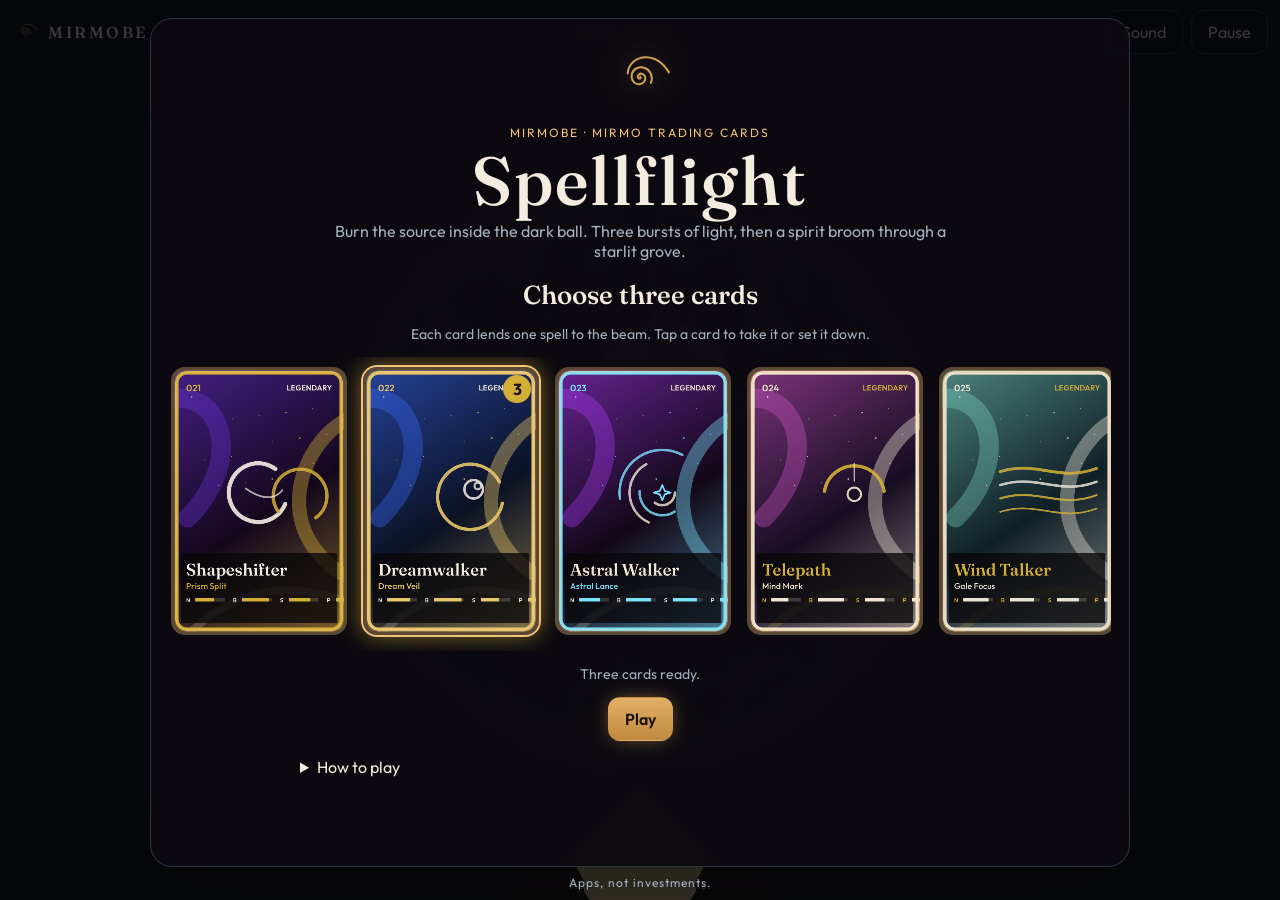
==== game/index.html @ cf903462 "Add Spellflight, a two-stage browser game for the card series. The beam burns the source inside the " ====
<!DOCTYPE html>
<html lang="en">
<head>
  <meta charset="utf-8">
  <meta name="viewport" content="width=device-width, initial-scale=1, viewport-fit=cover">
  <title>Mirmo Spellflight</title>
  <meta name="description" content="Mirmo Spellflight. Burn the dark source, then fly a spirit broom through a starlit grove.">
  <meta name="theme-color" content="#07080c">
  <link rel="icon" type="image/svg+xml" href="./favicon.svg">
  <link rel="preconnect" href="https://fonts.googleapis.com">
  <link rel="preconnect" href="https://fonts.gstatic.com" crossorigin>
  <link rel="stylesheet" href="https://fonts.googleapis.com/css2?family=Fraunces:opsz,wght@9..144,560;9..144,640&family=Outfit:wght@400;500;600&display=swap">
  <link rel="stylesheet" href="./styles.css">
</head>
<body>
  <div id="stage"></div>
  <div id="ui">
    <header>
      <a class="brand" href="../index.html">
        <span class="spiral" aria-hidden="true">
          <svg viewBox="0 0 64 64"><path d="M32.3 31.7c.6.5.4 1.4-.3 1.6-1 .4-2-.5-2-1.6 0-1.9 1.9-3 3.6-2.6 2.5.5 3.7 3.3 2.9 5.6-1 3.1-4.6 4.4-7.5 3.4-3.8-1.3-5.4-5.7-4.1-9.3 1.6-4.6 6.9-6.5 11.3-4.8 5.4 2 7.6 8.2 5.5 13.3M21.1 28.8c.4-8.4 8.2-14.8 16.6-14.4 8.6.4 15.8 6.4 20 13.5" fill="none" stroke="currentColor" stroke-width="1.8" stroke-linecap="round"/></svg>
        </span>
        <b>Mirmobe</b>
      </a>
      <p id="stage-label">Spellflight</p>
      <div class="hud-actions">
        <button type="button" id="mute" aria-pressed="false">Sound</button>
        <button type="button" id="pause">Pause</button>
      </div>
    </header>

    <div id="combat" hidden>
      <div id="spell-hud">
        <p id="pips" class="pips"></p>
        <p id="lock-readout">Seek the source inside the ball</p>
        <div class="meter" aria-hidden="true"><span id="lockbar"></span></div>
      </div>
      <div id="flight-hud" hidden>
        <p id="health" class="pips"></p>
        <p id="flight-readout"></p>
        <div id="crosshair" aria-hidden="true"></div>
      </div>
      <div id="reticle" hidden></div>
    </div>

    <div id="dock">
      <div id="spells" hidden></div>
      <div id="flight-controls" hidden>
        <button type="button" id="view-toggle">Cockpit</button>
        <button type="button" id="shoot">Shoot</button>
      </div>
    </div>
    <footer>Apps, not investments.</footer>
  </div>

  <section id="screen-title" class="screen">
    <div class="panel hero">
      <span class="spiral big" aria-hidden="true">
        <svg viewBox="0 0 64 64"><path d="M32.3 31.7c.6.5.4 1.4-.3 1.6-1 .4-2-.5-2-1.6 0-1.9 1.9-3 3.6-2.6 2.5.5 3.7 3.3 2.9 5.6-1 3.1-4.6 4.4-7.5 3.4-3.8-1.3-5.4-5.7-4.1-9.3 1.6-4.6 6.9-6.5 11.3-4.8 5.4 2 7.6 8.2 5.5 13.3M21.1 28.8c.4-8.4 8.2-14.8 16.6-14.4 8.6.4 15.8 6.4 20 13.5" fill="none" stroke="currentColor" stroke-width="1.8" stroke-linecap="round"/></svg>
      </span>
      <p class="eyebrow">Mirmobe · Mirmo Trading Cards</p>
      <h1>Spellflight</h1>
      <p class="lede">Burn the source inside the dark ball. Three bursts of light, then a spirit broom through a starlit grove.</p>
      <h2>Choose three cards</h2>
      <p class="note">Each card lends one spell to the beam. Tap a card to take it or set it down.</p>
      <div id="picker" class="picker"></div>
      <p id="pick-note" class="note"></p>
      <button type="button" id="play" class="primary">Play</button>
      <details>
        <summary>How to play</summary>
        <div class="help">
          <p><strong>Stage 1 — the source.</strong> Aim with a finger, the mouse, the arrows, or a stick. The ball is made of dark pieces. The source is the knot of bad energy inside. Hold the beam on it until it burns through. Do that three times. Keys 1, 2, and 3 cast your cards' spells. A gamepad's west, north, and east buttons do the same.</p>
          <p><strong>Stage 2 — the grove.</strong> The view sits at the rider's eyes, so the hands, the handle, and the front of the broom stay in the lower part of the screen. Steer along the path. Shoot cosmic bolts with a finger, the space bar, or the Shoot button. Dodge trees and low logs. Demons drift in the lane. Press C or View for a close chase camera. Reach the ring of light.</p>
          <p>P or Escape pauses. M mutes. Sound is generated in the browser.</p>
        </div>
      </details>
    </div>
    <footer>Apps, not investments.</footer>
  </section>

  <section id="screen-ceremony" class="screen" hidden>
    <div class="panel hero">
      <p class="eyebrow">Stage clear</p>
      <h1>The broom is yours</h1>
      <p class="lede">Three hits. The source breaks. A broom of cedar and starlight is waiting on the path.</p>
      <button type="button" id="mount" class="primary">Mount the broom</button>
    </div>
    <footer>Apps, not investments.</footer>
  </section>

  <section id="screen-pause" class="screen" hidden>
    <div class="panel hero">
      <p class="eyebrow">Paused</p>
      <h1>Hold</h1>
      <div class="stack">
        <button type="button" id="resume" class="primary">Resume</button>
        <button type="button" id="restart">Restart stage</button>
        <button type="button" id="quit">Title</button>
      </div>
    </div>
    <footer>Apps, not investments.</footer>
  </section>

  <section id="screen-end" class="screen" hidden>
    <div class="panel hero">
      <p class="eyebrow" id="end-kicker">Grove</p>
      <h1 id="end-title">The grove is quiet</h1>
      <p class="lede" id="end-copy"></p>
      <div class="stack">
        <button type="button" id="again" class="primary">Play again</button>
        <button type="button" id="retry">Retry this stage</button>
      </div>
    </div>
    <footer>Apps, not investments.</footer>
  </section>

  <p id="error" hidden></p>
  <script type="importmap">
    { "imports": { "three": "./vendor/three.module.js" } }
  </script>
  <script type="module" src="./src/main.js"></script>
</body>
</html>
---- game/styles.css ----
:root {
  --void: #07080c;
  --ink: #12151c;
  --panel: rgba(12, 10, 16, 0.96);
  --line: #2c3342;
  --brass: #d4a054;
  --brass-hi: #f0c27a;
  --gold: #d4af37;
  --parchment: #f3ecdf;
  --mist: #a7b0be;
  --display: "Fraunces", Georgia, serif;
  --body: "Outfit", system-ui, sans-serif;
  color-scheme: dark;
}

* { box-sizing: border-box; }
[hidden] { display: none !important; }
html, body {
  margin: 0;
  height: 100%;
  background: var(--void);
  color: var(--parchment);
  font-family: var(--body);
  overflow: hidden;
  touch-action: none;
}
button, a, summary { touch-action: manipulation; }
button, summary { font: inherit; color: inherit; }
button {
  min-height: 44px;
  border-radius: 12px;
  border: 1px solid var(--line);
  background: rgba(7, 8, 12, 0.72);
  padding: 10px 16px;
  cursor: pointer;
}
button.primary {
  background: linear-gradient(180deg, #e2b066, #c08a40);
  color: #1a1206;
  border-color: transparent;
  font-weight: 600;
  box-shadow: 0 0 22px -6px rgba(212, 160, 84, 0.85);
}
button:focus-visible, a:focus-visible, summary:focus-visible {
  outline: 2px solid var(--brass-hi);
  outline-offset: 2px;
}
#stage, #stage canvas {
  position: fixed;
  inset: 0;
  width: 100%;
  height: 100%;
  display: block;
}
#ui {
  position: fixed;
  inset: 0;
  display: flex;
  flex-direction: column;
  pointer-events: none;
  padding: calc(10px + env(safe-area-inset-top)) 12px calc(8px + env(safe-area-inset-bottom));
}
#ui header, #ui #dock, #ui #combat, #ui footer { pointer-events: none; }
#ui footer { margin-top: auto; }
#ui button, #ui a { pointer-events: auto; }
header {
  display: flex;
  align-items: center;
  justify-content: space-between;
  gap: 10px;
}
.brand {
  display: flex;
  align-items: center;
  gap: 8px;
  color: var(--parchment);
  text-decoration: none;
  pointer-events: auto;
}
.brand b {
  font-family: var(--display);
  letter-spacing: 0.16em;
  text-transform: uppercase;
  font-weight: 560;
}
.spiral { width: 28px; height: 28px; color: var(--brass); display: inline-flex; }
.spiral svg { width: 100%; height: 100%; }
.spiral.big { width: 72px; height: 72px; filter: drop-shadow(0 0 16px rgba(212, 160, 84, 0.45)); }
#stage-label {
  margin: 0;
  color: var(--brass-hi);
  letter-spacing: 0.14em;
  text-transform: uppercase;
  font-size: 12px;
}
.hud-actions { display: flex; gap: 8px; }
#combat {
  position: relative;
  flex: 1;
  min-height: 0;
}
#spell-hud, #flight-hud { text-align: center; text-shadow: 0 2px 12px #000; }
#lock-readout, #flight-readout { margin: 4px 0; color: var(--parchment); }
.pips { letter-spacing: 0.18em; color: var(--brass-hi); margin: 0; }
.meter {
  width: min(280px, 70vw);
  height: 8px;
  margin: 6px auto 0;
  border-radius: 99px;
  background: rgba(243, 236, 223, 0.15);
  overflow: hidden;
}
#lockbar {
  display: block;
  height: 100%;
  width: 0%;
  background: linear-gradient(90deg, #7a3cff, #f0c27a);
}
#reticle {
  position: absolute;
  width: 64px;
  height: 64px;
  margin-left: -32px;
  margin-top: -32px;
  border: 2px solid rgba(240, 194, 122, 0.9);
  border-radius: 50%;
  box-shadow: 0 0 18px rgba(212, 160, 84, 0.8), inset 0 0 12px rgba(122, 60, 255, 0.45);
}
#reticle.hot {
  border-color: #fff6d8;
  box-shadow: 0 0 24px #fff1c2;
  transform: scale(0.82);
}
#crosshair {
  position: absolute;
  left: 50%;
  top: 46%;
  width: 18px;
  height: 18px;
  margin: -9px 0 0 -9px;
  border: 2px solid rgba(243, 236, 223, 0.8);
  border-radius: 50%;
  box-shadow: 0 0 10px rgba(122, 240, 255, 0.6);
}
#dock { display: flex; justify-content: center; padding-bottom: 4px; }
#spells, #flight-controls { display: flex; gap: 8px; pointer-events: auto; flex-wrap: wrap; justify-content: center; }
.spell {
  width: 112px;
  padding: 6px;
  text-align: left;
  background: rgba(12, 10, 16, 0.82);
}
.spell canvas { width: 100%; height: auto; border-radius: 8px; display: block; }
.spell small { display: block; color: var(--mist); }
.spell em { font-style: normal; color: var(--brass-hi); font-size: 12px; }
.spell.cooling { opacity: 0.55; }
.spell.on { box-shadow: 0 0 18px rgba(240, 194, 122, 0.7); }
#shoot { min-width: 112px; }
footer, .screen footer {
  text-align: center;
  color: var(--mist);
  font-size: 12px;
  letter-spacing: 0.08em;
  margin: 0;
}
.screen {
  position: fixed;
  inset: 0;
  overflow: hidden;
  background: rgba(7, 8, 12, 0.78);
  display: flex;
  flex-direction: column;
  align-items: center;
  padding: calc(18px + env(safe-area-inset-top)) 16px calc(10px + env(safe-area-inset-bottom));
  pointer-events: auto;
}
.screen[hidden] { display: none; }
.panel {
  width: min(980px, 100%);
  margin: 0 auto;
  flex: 1 1 auto;
  min-height: 0;
  overflow: auto;
  background: var(--panel);
  border: 1px solid var(--line);
  border-radius: 22px;
  padding: 22px 18px 18px;
  box-shadow: 0 20px 80px rgba(0, 0, 0, 0.35);
}
.screen footer { flex: none; padding-top: 8px; }
.hero { text-align: center; }
.eyebrow {
  letter-spacing: 0.16em;
  text-transform: uppercase;
  color: var(--brass-hi);
  font-size: 12px;
  margin: 8px 0;
}
h1 {
  font-family: var(--display);
  font-weight: 560;
  font-size: clamp(40px, 8vw, 68px);
  line-height: 0.95;
  margin: 0 0 8px;
  letter-spacing: 0.03em;
}
h2 { font-family: var(--display); font-weight: 560; font-size: 26px; margin: 18px 0 6px; }
.lede { color: var(--mist); max-width: 640px; margin: 0 auto 8px; }
.note { color: var(--mist); font-size: 14px; }
.picker {
  display: flex;
  gap: 12px;
  overflow-x: auto;
  padding: 8px 2px 14px;
  scroll-snap-type: x mandatory;
}
.pick {
  flex: 0 0 180px;
  scroll-snap-align: start;
  background: transparent;
  border: 2px solid transparent;
  padding: 0;
  border-radius: 16px;
  position: relative;
}
.pick canvas { width: 100%; height: auto; border-radius: 14px; display: block; }
.pick.chosen { border-color: var(--brass-hi); box-shadow: 0 0 22px rgba(212, 175, 55, 0.55); }
.pick .slot {
  position: absolute;
  top: 8px;
  right: 8px;
  background: var(--gold);
  color: #1a1206;
  border-radius: 99px;
  min-width: 28px;
  min-height: 28px;
  display: none;
  place-items: center;
  font-weight: 700;
}
.pick.chosen .slot { display: grid; }
.stack { display: flex; flex-direction: column; gap: 10px; max-width: 320px; margin: 16px auto 0; }
details { text-align: left; max-width: 680px; margin: 16px auto 0; color: var(--mist); }
summary { cursor: pointer; color: var(--parchment); }
.help p { margin: 8px 0; }
#error {
  position: fixed;
  left: 12px;
  right: 12px;
  bottom: 12px;
  background: #3a1414;
  color: #ffd8d0;
  padding: 12px;
  border-radius: 12px;
  z-index: 5;
}
@media (max-width: 720px) {
  .spell { width: 96px; }
  header { align-items: flex-start; }
  #stage-label { display: none; }
}
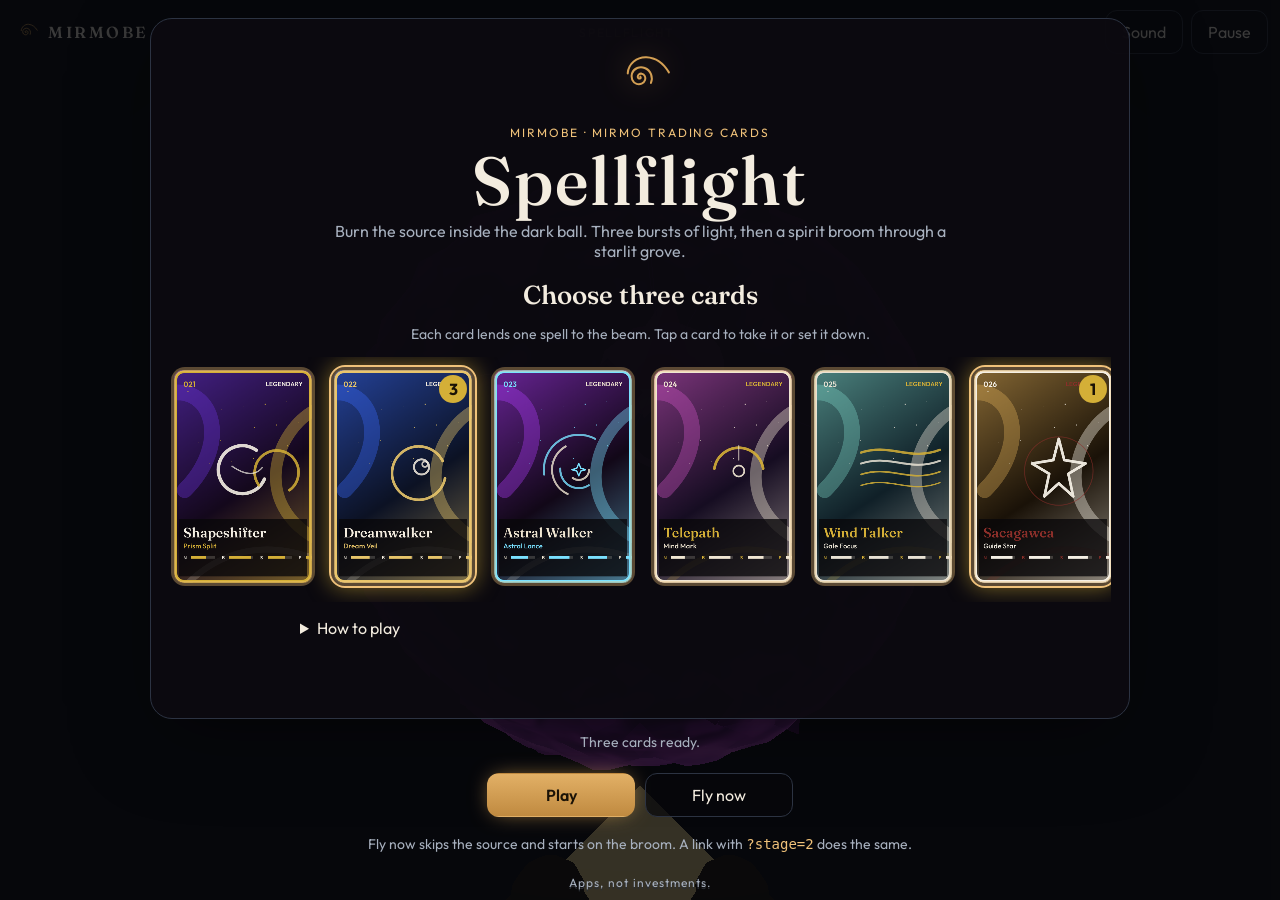
==== commit 1671f19a: "Let players skip to the grove and make the flight easier to read. Fly now and ?stage=2 start on the " ====
--- a/game/index.html
+++ b/game/index.html
@@ -64,17 +64,21 @@
       <h2>Choose three cards</h2>
       <p class="note">Each card lends one spell to the beam. Tap a card to take it or set it down.</p>
       <div id="picker" class="picker"></div>
-      <p id="pick-note" class="note"></p>
-      <button type="button" id="play" class="primary">Play</button>
       <details>
         <summary>How to play</summary>
         <div class="help">
           <p><strong>Stage 1 — the source.</strong> Aim with a finger, the mouse, the arrows, or a stick. The ball is made of dark pieces. The source is the knot of bad energy inside. Hold the beam on it until it burns through. Do that three times. Keys 1, 2, and 3 cast your cards' spells. A gamepad's west, north, and east buttons do the same.</p>
-          <p><strong>Stage 2 — the grove.</strong> The view sits at the rider's eyes, so the hands, the handle, and the front of the broom stay in the lower part of the screen. Steer along the path. Shoot cosmic bolts with a finger, the space bar, or the Shoot button. Dodge trees and low logs. Demons drift in the lane. Press C or View for a close chase camera. Reach the ring of light.</p>
+          <p><strong>Stage 2 — the grove.</strong> The view sits at the rider's eyes, so the hands, the handle, and the front of the broom stay in the lower part of the screen. Steer along the brass edges of the path. Shoot cosmic bolts with a finger, the space bar, or the Shoot button. Trees stand off the lane; a warm ring marks the ones you still need to thread. Demons glow against the night. Press C or View for a close chase camera. Reach the ring of light. Fly now, or open the game with <code>?stage=2</code>, to start here.</p>
           <p>P or Escape pauses. M mutes. Sound is generated in the browser.</p>
         </div>
       </details>
     </div>
+    <p id="pick-note" class="note"></p>
+    <div class="actions">
+      <button type="button" id="play" class="primary">Play</button>
+      <button type="button" id="fly-now">Fly now</button>
+    </div>
+    <p class="note">Fly now skips the source and starts on the broom. A link with <code>?stage=2</code> does the same.</p>
     <footer>Apps, not investments.</footer>
   </section>
 
--- a/game/styles.css
+++ b/game/styles.css
@@ -215,7 +215,7 @@
   scroll-snap-type: x mandatory;
 }
 .pick {
-  flex: 0 0 180px;
+  flex: 0 0 148px;
   scroll-snap-align: start;
   background: transparent;
   border: 2px solid transparent;
@@ -239,6 +239,9 @@
   font-weight: 700;
 }
 .pick.chosen .slot { display: grid; }
+.actions { display: flex; gap: 10px; justify-content: center; flex-wrap: wrap; margin: 8px 0 4px; }
+.actions button { min-width: 148px; }
+.note code { color: var(--brass-hi); }
 .stack { display: flex; flex-direction: column; gap: 10px; max-width: 320px; margin: 16px auto 0; }
 details { text-align: left; max-width: 680px; margin: 16px auto 0; color: var(--mist); }
 summary { cursor: pointer; color: var(--parchment); }
